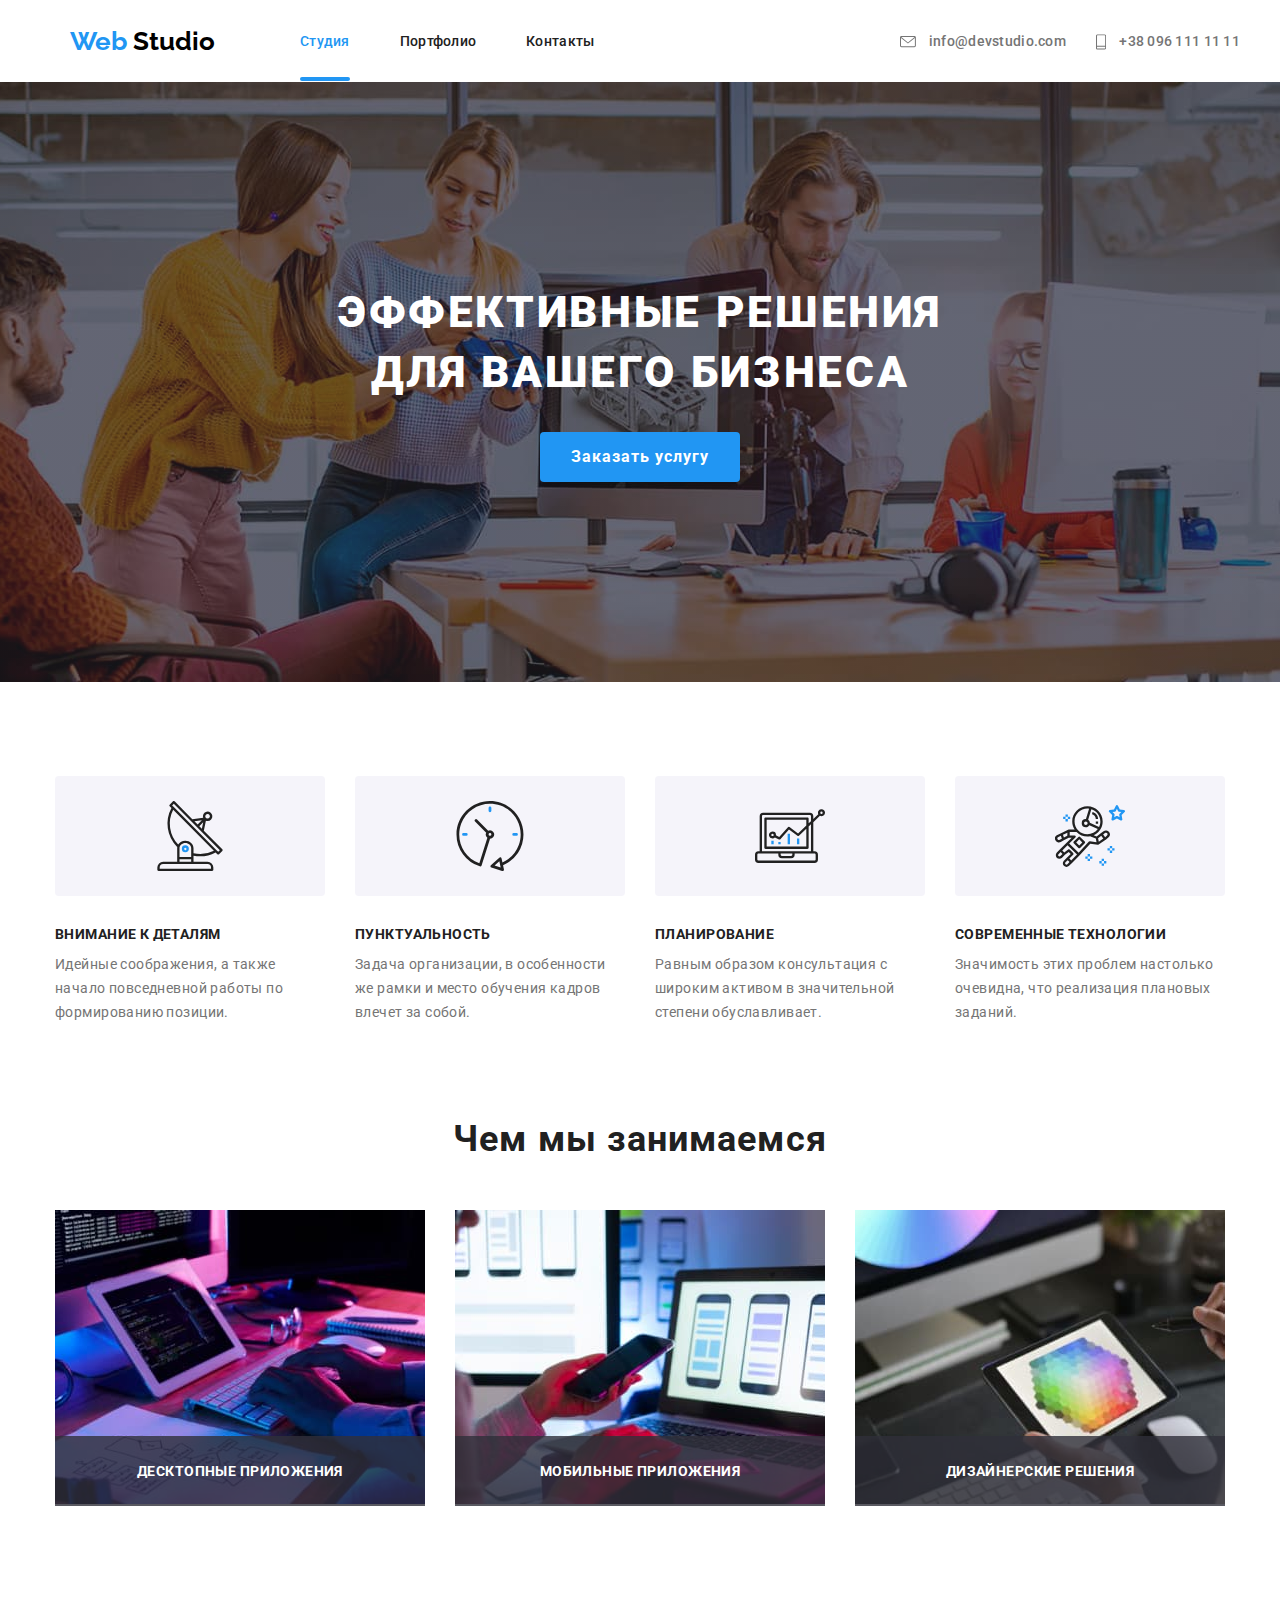
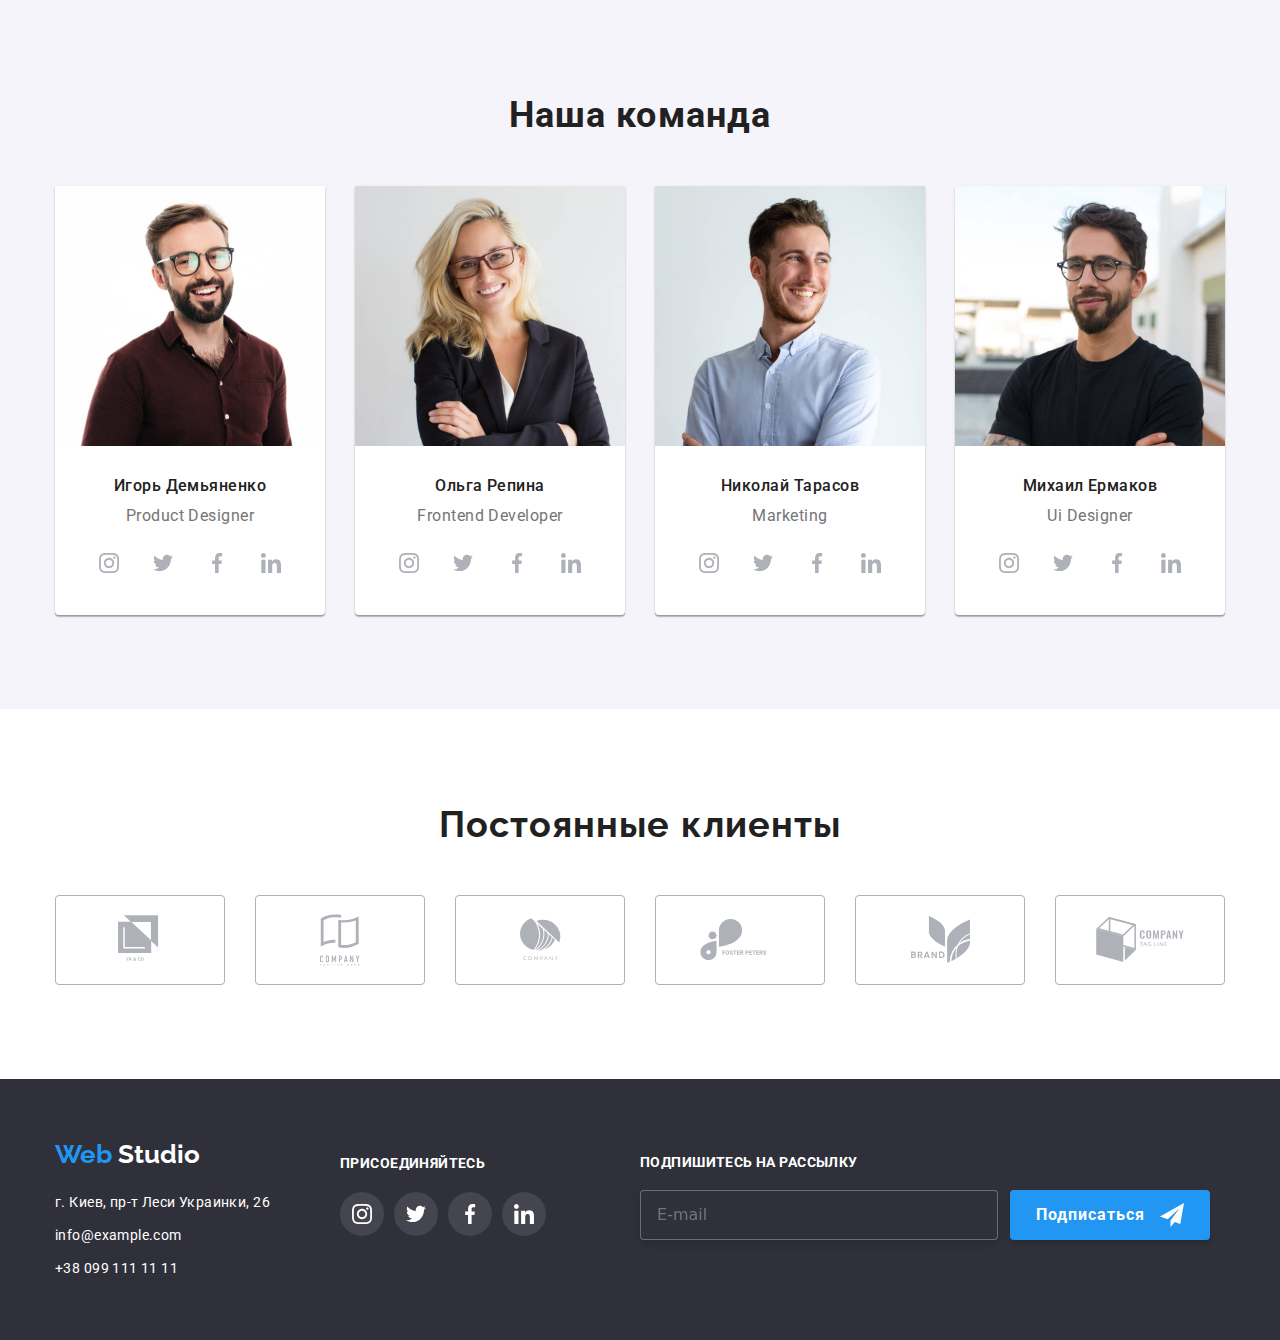
==== index.html @ 9afb84da "Правки футер" ====
<!DOCTYPE html>
<html lang="ru">
	<head>
		<meta charset="UTF-8" />
		<meta name="viewport" content="width=device-width, initial-scale=1.0" />
		<meta http-equiv="X-UA-Compatible" content="ie=edge" />
		<link rel="stylesheet" href="./css/normalize.css" />
		<link rel="stylesheet" href="./css/styles.css" />

		<link
			href="https://fonts.googleapis.com/css2?family=Raleway:wght@700&family=Roboto:wght@400;500;700;900&display=swap"
			rel="stylesheet"
		/>
		<link
			rel="stylesheet"
			href="https://cdnjs.cloudflare.com/ajax/libs/modern-normalize/0.7.0/modern-normalize.min.css"
		/>

		<title>WebStudio</title>
	</head>
	<body>
		<header class="page-header">
			<div class="container">
				<nav class="container main-nav">
					<a class="logo" href="./index.html">
						<p>
							<span>Web</span>
							Studio
						</p>
					</a>

					<ul class="site-nav list">
						<li class="item"><a href="./index.html" class="link current">Студия</a></li>
						<li class="item"><a href="./portfolio.html" class="link">Портфолио</a></li>
						<li class="item"><a href="" class="link">Контакты</a></li>
					</ul>

					<ul class="head-contacts">
						<li class="contacts-item">
							<a href="mailto:info@devstudio.com" class="link-button">
								<svg class="head-contacts-icon" width="16" height="12">
									<use href="./images/symbol-defs.svg#icon-e-mail"></use>
								</svg>
								info@devstudio.com
							</a>
						</li>
						<li class="contacts-item">
							<a href="tel:+380961111111" class="link-button">
								<svg class="head-contacts-icon" width="10" height="16">
									<use href="./images/symbol-defs.svg#icon-smartphone"></use>
								</svg>
								+38 096 111 11 11
							</a>
						</li>
					</ul>
				</nav>
			</div>
		</header>
		<main>
			<section class="site-overlay">
				<h1 class="site-overlay-title">
					Эффективные решения
					<br />
					для вашего бизнеса
				</h1>
				<button class="overlay-button" data-modal-open>Заказать услугу</button>
			</section>
			<section class="feature-section">
				<div class="container">
					<ul class="feature-list list">
						<li class="item icon-antenna">
							<h3 class="feature-list-name">Внимание к деталям</h3>
							<p class="description">
								Идейные соображения, а также начало повседневной работы по формированию позиции.
							</p>
						</li>

						<li class="item icon-clock">
							<h3 class="feature-list-name">Пунктуальность</h3>
							<p class="description">
								Задача организации, в особенности же рамки и место обучения кадров влечет за собой.
							</p>
						</li>

						<li class="item icon-diagram">
							<h3 class="feature-list-name">Планирование</h3>
							<p class="description">
								Равным образом консультация с широким активом в значительной степени обуславливает.
							</p>
						</li>

						<li class="item icon-astronaut">
							<h3 class="feature-list-name">Современные технологии</h3>
							<p class="description">Значимость этих проблем настолько очевидна, что реализация плановых заданий.</p>
						</li>
					</ul>
				</div>
			</section>
			<section class="what-we-do">
				<div class="container">
					<h2 class="section-title">Чем мы занимаемся</h2>
					<ul class="what-we-do-list list">
						<li class="item">
							<div class="what-we-do-card">
								<img class="what-we-do-img" src="./images/what-we-do/laptop.jpg" alt="Ноутбук" width="370" />
								<h3 class="list-title">Десктопные приложения</h3>
							</div>
						</li>
						<li class="item">
							<div class="what-we-do-card">
								<img class="what-we-do-img" src="./images/what-we-do/smartphone.jpg" alt="Смартфон" width="370" />
								<h3 class="list-title">Мобильные приложения</h3>
							</div>
						</li>
						<li class="item">
							<div class="what-we-do-card">
								<img
									class="what-we-do-img"
									src="./images/what-we-do/desctop.jpg"
									alt="Изображение дизайна"
									width="370"
								/>
								<h3 class="list-title">Дизайнерские решения</h3>
							</div>
						</li>
					</ul>
				</div>
			</section>
			<section class="site-our-team">
				<div class="container">
					<h2 class="our-team-title">Наша команда</h2>
					<ul class="our-team-list list">
						<li class="item">
							<img src="./images/our-team/teammate-1.jpg" alt="Игорь Демьяненко" class="teammate-photo" width="270" />
							<h3 class="teammate-name">Игорь Демьяненко</h3>
							<p lang="en" class="teammate-role">Product Designer</p>
							<ul class="social-network-list">
								<li class="social-icon-item">
									<a href="#" class="social-icon-button">
										<svg class="social-icon" width="20" height="20">
											<use href="./images/symbol-defs.svg#icon-instagram-1"></use>
										</svg>
									</a>
								</li>
								<li class="social-icon-item">
									<a href="#" class="social-icon-button">
										<svg class="social-icon" width="20" height="20">
											<use href="./images/symbol-defs.svg#icon-twitter-1"></use>
										</svg>
									</a>
								</li>
								<li class="social-icon-item">
									<a href="#" class="social-icon-button">
										<svg class="social-icon" width="20" height="20">
											<use href="./images/symbol-defs.svg#icon-facebook-1"></use>
										</svg>
									</a>
								</li>
								<li class="social-icon-item">
									<a href="#" class="social-icon-button">
										<svg class="social-icon" width="20" height="20">
											<use href="./images/symbol-defs.svg#icon-linkedin-1"></use>
										</svg>
									</a>
								</li>
							</ul>
						</li>
						<li class="item">
							<img src="./images/our-team/teammate-2.jpg" alt="Ольга Репина" class="teammate-photo" width="270" />
							<h3 class="teammate-name">Ольга Репина</h3>
							<p lang="en" class="teammate-role">Frontend Developer</p>
							<ul class="social-network-list">
								<li class="social-icon-item">
									<a href="#" class="social-icon-button">
										<svg class="social-icon" width="20" height="20">
											<use href="./images/symbol-defs.svg#icon-instagram-1"></use>
										</svg>
									</a>
								</li>
								<li class="social-icon-item">
									<a href="#" class="social-icon-button">
										<svg class="social-icon" width="20" height="20">
											<use href="./images/symbol-defs.svg#icon-twitter-1"></use>
										</svg>
									</a>
								</li>
								<li class="social-icon-item">
									<a href="#" class="social-icon-button">
										<svg class="social-icon" width="20" height="20">
											<use href="./images/symbol-defs.svg#icon-facebook-1"></use>
										</svg>
									</a>
								</li>
								<li class="social-icon-item">
									<a href="#" class="social-icon-button">
										<svg class="social-icon" width="20" height="20">
											<use href="./images/symbol-defs.svg#icon-linkedin-1"></use>
										</svg>
									</a>
								</li>
							</ul>
						</li>
						<li class="item">
							<img src="./images/our-team/teammate-3.jpg" alt="Николай Тарасов" class="teammate-photo" width="270" />
							<h3 class="teammate-name">Николай Тарасов</h3>
							<p lang="en" class="teammate-role">Marketing</p>
							<ul class="social-network-list">
								<li class="social-icon-item">
									<a href="#" class="social-icon-button">
										<svg class="social-icon" width="20" height="20">
											<use href="./images/symbol-defs.svg#icon-instagram-1"></use>
										</svg>
									</a>
								</li>
								<li class="social-icon-item">
									<a href="#" class="social-icon-button">
										<svg class="social-icon" width="20" height="20">
											<use href="./images/symbol-defs.svg#icon-twitter-1"></use>
										</svg>
									</a>
								</li>

								<li class="social-icon-item">
									<a href="#" class="social-icon-button">
										<svg class="social-icon" width="20" height="20">
											<use href="./images/symbol-defs.svg#icon-facebook-1"></use>
										</svg>
									</a>
								</li>
								<li class="social-icon-item">
									<a href="#" class="social-icon-button">
										<svg class="social-icon" width="20" height="20">
											<use href="./images/symbol-defs.svg#icon-linkedin-1"></use>
										</svg>
									</a>
								</li>
							</ul>
						</li>
						<li class="item">
							<img src="./images/our-team/teammate-4.jpg" alt="Михаил Ермаков" class="teammate-photo" width="270" />
							<h3 class="teammate-name">Михаил Ермаков</h3>
							<p lang="en" class="teammate-role">Ui Designer</p>
							<ul class="social-network-list">
								<li class="social-icon-item">
									<a href="#" class="social-icon-button">
										<svg class="social-icon" width="20" height="20">
											<use href="./images/symbol-defs.svg#icon-instagram-1"></use>
										</svg>
									</a>
								</li>

								<li class="social-icon-item">
									<a href="#" class="social-icon-button">
										<svg class="social-icon" width="20" height="20">
											<use href="./images/symbol-defs.svg#icon-twitter-1"></use>
										</svg>
									</a>
								</li>
								<li class="social-icon-item">
									<a href="#" class="social-icon-button">
										<svg class="social-icon" width="20" height="20">
											<use href="./images/symbol-defs.svg#icon-facebook-1"></use>
										</svg>
									</a>
								</li>
								<li class="social-icon-item">
									<a href="#" class="social-icon-button">
										<svg class="social-icon" width="20" height="20">
											<use href="./images/symbol-defs.svg#icon-linkedin-1"></use>
										</svg>
									</a>
								</li>
							</ul>
						</li>
					</ul>
				</div>
			</section>
			<section class="site-our-clients">
				<div class="container">
					<h2 class="our-clients-title">Постоянные клиенты</h2>
					<ul class="our-clients-list list">
						<li class="client-item">
							<a href="#" class="client-button">
								<svg class="client-icon" width="44.27" height="49.23">
									<use href="./images/symbol-defs.svg#icon-logo-1"></use>
								</svg>
							</a>
						</li>
						<li class="client-item">
							<a href="#" class="client-button">
								<svg class="client-icon" width="40" height="52">
									<use href="./images/symbol-defs.svg#icon-logo-2"></use>
								</svg>
							</a>
						</li>
						<li class="client-item">
							<a href="#" class="client-button">
								<svg class="client-icon" width="41" height="42.6">
									<use href="./images/symbol-defs.svg#icon-logo-3"></use>
								</svg>
							</a>
						</li>
						<li class="client-item">
							<a href="#" class="client-button">
								<svg class="client-icon" width="79.66" height="42.02">
									<use href="./images/symbol-defs.svg#icon-logo-4"></use>
								</svg>
							</a>
						</li>
						<li class="client-item">
							<a href="#" class="client-button">
								<svg class="client-icon" width="59" height="47">
									<use href="./images/symbol-defs.svg#icon-logo-5"></use>
								</svg>
							</a>
						</li>
						<li class="client-item">
							<a href="#" class="client-button">
								<svg class="client-icon" width="88.48" height="45.44">
									<use href="./images/symbol-defs.svg#icon-logo-6"></use>
								</svg>
							</a>
						</li>
					</ul>
				</div>
			</section>
			<div class="backdrop is-hidden" data-modal>
				<div class="modal">
					<p>
						Lorem ipsum dolor sit amet consectetur, adipisicing elit. Dignissimos pariatur cupiditate tempora facilis
						aperiam vel praesentium assumenda quis. Quam, earum!
					</p>
					<button data-modal-close>Закрыть</button>
				</div>
			</div>
		</main>
		<footer class="container-footer">
			<div class="container">
				<div class="footer-block-one">
					<a class="logo-2" href="./index.html">
						<p>
							<span>Web</span>
							Studio
						</p>
					</a>
					<address class="footer-contacts">
						<span>г. Киев, пр-т Леси Украинки, 26</span>
						<ul class="contacts-list">
							<li class="item">
								<a href="mailto:info@example.com">info@example.com</a>
							</li>
							<li class="item">
								<a href="tel:+380991111111">+38 099 111 11 11</a>
							</li>
						</ul>
					</address>
				</div>
				<div class="footer-block-two">
					<b class="join-us">Присоединяйтесь</b>
					<ul class="join-us-list">
						<li class="footer-social-icon-item">
							<a href="#" class="footer-social-button">
								<svg class="footer-social-icon" width="20" height="20">
									<use href="./images/symbol-defs.svg#icon-instagram-1"></use>
								</svg>
							</a>
						</li>
						<li class="footer-social-icon-item">
							<a href="#" class="footer-social-button">
								<svg class="footer-social-icon" width="20" height="20">
									<use href="./images/symbol-defs.svg#icon-twitter-1"></use>
								</svg>
							</a>
						</li>
						<li class="footer-social-icon-item">
							<a href="#" class="footer-social-button">
								<svg class="footer-social-icon" width="20" height="20">
									<use href="./images/symbol-defs.svg#icon-facebook-1"></use>
								</svg>
							</a>
						</li>
						<li class="footer-social-icon-item">
							<a href="#" class="footer-social-button">
								<svg class="footer-social-icon" width="20" height="20">
									<use href="./images/symbol-defs.svg#icon-linkedin-1"></use>
								</svg>
							</a>
						</li>
					</ul>
				</div>

				<div class="footer-block-three">
					<form class="footer-submit-form">
						<div class="footer-submit-input">
							<label for="mail" class="footer-header">Подпишитесь на рассылку</label>
							<input type="email" name="email" id="mail" placeholder="E-mail" />
						</div>
						<button type="submit" class="footer-button">
							Подписаться
							<svg class="footer-button-icon" width="24" height="24">
								<use href="./images/symbol-defs.svg#icon-icon-send"></use>
							</svg>
						</button>
					</form>
				</div>
			</div>
		</footer>
		<script src="./js/modal.js"></script>
	</body>
</html>
---- css/styles.css ----
:root {
	--primary-text-color: rgba(0, 0, 0, 0.8);
	--title-text-color: #000000;
	--accent-color: #18a0fb;
	--primary-white-color: #ffffff;
}
body {
	background-color: var(--primary-white-color);
	color: var(--primary-text-color);
	font-family: Roboto, sans-serif;
}

html {
	box-sizing: border-box;
}

*,
*::before,
*::after {
	box-sizing: inherit;
}
a:focus {
	outline: 1px solid #2196f3;
}

.container {
	width: 1200px;
	margin-left: auto;
	margin-right: auto;
	padding-left: 15px;
	padding-right: 15px;
}
h1 {
	margin-block-start: 0em;
	margin-block-end: 0em;
}
h2 {
	margin-block-start: 0em;
	margin-block-end: 0em;
}
h3 {
	margin-block-start: 0em;
	margin-block-end: 0em;
}
li {
	list-style: none;
}
ul {
	padding-inline-start: 0px;
	margin-block-start: 0em;
	margin-block-end: 0em;
}
p {
	margin-block-start: 0em;
	margin-block-end: 0em;
}

.page-header {
	margin-left: auto;
	margin-right: auto;
}
.page-header .main-nav {
	display: flex;

	align-items: center;
}
.logo {
	font-family: raleway, sans-serif;
	font-weight: 700;
	font-size: 26px;
	line-height: 31px;
	text-decoration: none;
}

.logo span {
	color: #2196f3;
}
.logo p {
	color: #000;
}
.logo span:visited {
	color: #212121;
}
.logo p:visited {
	color: #000;
}
.site-nav {
	display: flex;
	margin-left: 85px;
}
.site-nav .site-nav-list {
	display: flex;
	justify-content: flex-start;
}

.site-nav .item:not(:last-child) {
	margin-right: 50px;
}

.site-nav .link {
	display: block;
	padding-top: 32px;
	padding-bottom: 32px;

	font-family: roboto, sans-serif;
	font-weight: 500;
	font-size: 14px;
	line-height: 16px;
	letter-spacing: 0.02em;
	text-decoration: none;

	color: #212121;

	transition: color 250ms cubic-bezier(0.4, 0, 0.2, 1);
}
.site-nav .link.current {
	position: relative;
	color: #2196f3;
}
.site-nav .link.current::after {
	position: absolute;
	content: "";
	display: block;
	width: 100%;
	height: 4px;
	border-radius: 2px;
	background-color: #2196f3;
	bottom: 0;
}
.site-nav a:hover {
	color: #2196f3;
}
.site-nav a:focus {
	color: #2196f3;
}

.head-contacts {
	display: inline-flex;

	padding-top: 32px;
	padding-bottom: 32px;
	margin-left: auto;
}

.head-contacts-icon {
	display: inline-flex;
	vertical-align: middle;

	margin-right: 10px;

	fill: #757575;
}

.head-contacts .contacts-item + .contacts-item {
	margin-left: 30px;
}
.head-contacts a {
	font-family: roboto, sans-serif;
	font-weight: 500;
	font-size: 14px;
	line-height: 16px;
	letter-spacing: 0.02em;
	color: #757575;
	text-decoration: none;
	transition: color 250ms cubic-bezier(0.4, 0, 0.2, 1);
}
.head-contacts a:visited {
	color: #757575;
}
.head-contacts a:focus {
	color: #2196f3;
}

.head-contacts a:hover {
	color: #2196f3;
}
.link-button:hover .head-contacts-icon {
	fill: #2196f3;
}
.link-button:focus .head-contacts-icon {
	fill: #2196f3;
}

.site-overlay {
	max-width: 1600px;
	height: 600px;
	margin-left: auto;
	margin-right: auto;
	padding-top: 200px;
	padding-bottom: 200px;

	text-align: center;

	background: rgba(47, 48, 58, 0.8);
	background-image: linear-gradient(to right, rgba(47, 48, 58, 0.4), rgba(47, 48, 58, 0.4)),
		url("../images/overlay/overlay-bg.jpg");
	background-repeat: no-repeat;
	background-size: cover;
	background-position: center;
}
.site-overlay .site-overlay-title {
	line-height: 60px;

	text-align: center;
	font-family: roboto, sans-serif;
	font-style: normal;
	font-weight: 900;
	font-size: 44px;
	letter-spacing: 0.06em;
	text-transform: uppercase;

	color: #ffffff;
}
.overlay-button {
	display: inline-block;
	text-decoration: none;
	border-style: none;
	width: 200px;
	height: 50px;
	margin-top: 30px;

	font-family: roboto, sans-serif;
	font-style: normal;
	font-weight: bold;
	font-size: 16px;

	letter-spacing: 0.06em;
	color: #ffffff;

	background: #2196f3;
	box-shadow: 0px 4px 4px rgba(0, 0, 0, 0.15);
	border-radius: 4px;
	transition: color 250ms cubic-bezier(0.4, 0, 0.2, 1);
}

.overlay-button:hover,
.overlay-button:focus {
	outline: 1px solid #2196f3;
	color: #212121;
}
.feature-section {
	padding-top: 94px;
}
.feature-list {
	display: flex;
	flex-wrap: wrap;
}
.feature-list .item::before {
	display: block;
	content: " ";
	height: 120px;
	margin-bottom: 30px;

	background: #f5f4fa;
	border-radius: 4px;
	background-position: center;
	background-size: auto;
	background-repeat: no-repeat;
}
.feature-list .icon-antenna::before {
	background-image: url("../images/icons/antenna.svg");
}
.feature-list .icon-clock::before {
	background-image: url("../images/icons/clock.svg");
}
.feature-list .icon-diagram::before {
	background-image: url("../images/icons/diagram.svg");
}
.feature-list .icon-astronaut::before {
	background-image: url("../images/icons/astronaut.svg");
}
.feature-list-name {
	width: 270px;
	height: 16px;

	font-family: Roboto;
	font-style: normal;
	font-weight: bold;
	font-size: 14px;
	line-height: 16px;
	letter-spacing: 0.03em;
	text-transform: uppercase;

	color: #212121;
}
.feature-list .feature-img {
	margin-bottom: 30px;
}
.feature-list .item {
	width: 270px;
}
.feature-list .item:not(:last-child) {
	margin-right: 30px;
}
.feature-list .description {
	margin-top: 10px;

	margin-bottom: 0px;
	font-family: roboto, sans-serif;
	font-style: normal;
	font-weight: normal;
	font-size: 14px;
	line-height: 24px;

	letter-spacing: 0.03em;

	color: #757575;
}
.feature-list img {
	width: 270px;
	height: 120px;

	background: #f5f4fa;
	border-radius: 4px;
}
.portfolio-overlay {
	display: flex;
	flex-wrap: wrap;
	justify-content: center;
	padding-top: 63px;
	padding-bottom: 50px;
}
.portfolio-overlay .item:not(:last-child) {
	margin-right: 8px;
}
.portfolio-overlay .btn {
	display: inline-block;

	padding: 6px 22px;
	border-radius: 4px;

	background: #f5f4fa;

	text-decoration: none;
	font-family: Roboto;
	font-style: normal;
	font-weight: 500;
	font-size: 16px;
	line-height: 26px;

	text-align: center;
	letter-spacing: 0.03em;
	color: #212121;
	transition: color 250ms cubic-bezier(0.4, 0, 0.2, 1), background-color 250ms cubic-bezier(0.4, 0, 0.2, 1);
}

.portfolio-overlay .btn:hover {
	text-decoration: none;
	background: #2196f3;

	box-shadow: 0px 3px 1px rgba(0, 0, 0, 0.1), 0px 1px 2px rgba(0, 0, 0, 0.08), 0px 2px 2px rgba(0, 0, 0, 0.12);
	color: #ffffff;
}
.portfolio-overlay .btn:focus {
	text-decoration: none;
	background: #2196f3;

	box-shadow: 0px 3px 1px rgba(0, 0, 0, 0.1), 0px 1px 2px rgba(0, 0, 0, 0.08), 0px 2px 2px rgba(0, 0, 0, 0.12);
	color: #ffffff;
}

.site-features h3 {
	font-family: roboto, sans-serif;

	font-weight: bold;
	font-size: 14px;
	line-height: 16px;
	letter-spacing: 0.03em;
	text-transform: uppercase;

	color: #212121;
}
.site-features p {
	font-family: roboto, sans-serif;

	font-size: 14px;
	line-height: 24px;

	letter-spacing: 0.03em;

	color: #757575;
}
.what-we-do {
	padding-top: 94px;
	padding-bottom: 94px;
}
.what-we-do-list {
	display: flex;
	flex-wrap: wrap;
}
.what-we-do-list .item {
	width: 370px;
}
.what-we-do-list .item:not(:last-child) {
	margin-right: 30px;
}
.what-we-do .section-title {
	font-family: roboto, sans-serif;
	margin-top: 0px;
	margin-bottom: 0px;
	margin-bottom: 50px;
	font-weight: bold;
	font-size: 36px;
	line-height: 42px;
	text-align: center;
	letter-spacing: 0.03em;

	color: #212121;
}
.what-we-do .what-we-do-img {
	margin-bottom: -3px;
}
.list-title {
	position: absolute;
	width: 370px;

	bottom: 0;
	left: 50%;
	transform: translatex(-50%);
	padding-top: 27px;
	padding-bottom: 27px;
	background: rgba(47, 48, 58, 0.8);

	font-family: roboto, sans-serif;
	margin-block-start: 0px;
	margin-block-end: 0px;
	font-style: normal;
	font-weight: bold;
	font-size: 14px;

	text-align: center;
	letter-spacing: 0.03em;
	text-transform: uppercase;
	color: #ffffff;
}
.what-we-do-card {
	position: relative;
}
.site-our-team {
	margin-left: auto;
	margin-right: auto;

	padding-top: 94px;
	padding-bottom: 94px;
	background: #f5f4fa;
}
.site-our-team .our-team-title {
	font-family: roboto, sans-serif;
	margin-bottom: 50px;

	font-style: normal;
	font-weight: bold;
	font-size: 36px;
	line-height: 42px;
	text-align: center;
	letter-spacing: 0.03em;

	color: #212121;
}
.our-team-list {
	display: flex;
	flex-wrap: wrap;
}
.our-team-list .item {
	width: 270px;
	background: #ffffff;

	box-shadow: 0px 1px 3px rgba(0, 0, 0, 0.12), 0px 1px 1px rgba(0, 0, 0, 0.14), 0px 2px 1px rgba(0, 0, 0, 0.2);
	border-radius: 0px 0px 4px 4px;
}
.our-team-list .item:not(:last-child) {
	margin-right: 30px;
}
.teammate-photo {
	margin-bottom: -3px;
}
.site-our-team .teammate-name {
	margin-top: 30px;
	margin-bottom: 10px;
	font-family: roboto, sans-serif;
	font-style: normal;
	font-weight: 500;
	font-size: 16px;

	text-align: center;
	letter-spacing: 0.03em;

	color: #212121;
}
.site-our-team .teammate-role {
	font-family: roboto, sans-serif;
	margin-bottom: 16px;
	font-style: normal;
	font-weight: normal;
	font-size: 16px;
	line-height: 19px;

	text-align: center;
	letter-spacing: 0.03em;

	color: #757575;
}
.social-network-list {
	display: flex;
	justify-content: center;
	margin-bottom: 30px;
}
.social-icon-item:not(:last-child) {
	margin-right: 10px;
}
.social-icon-button {
	display: inline-flex;
	justify-content: center;
	align-items: center;
	width: 44px;
	height: 44px;
	background: #fff;
	fill: #afb1b8;
	border-radius: 50%;
	transition: background-color 250ms cubic-bezier(0.4, 0, 0.2, 1);
}

.social-icon {
	transition: fill 250ms cubic-bezier(0.4, 0, 0.2, 1);
}

.social-icon-button:hover {
	background: #2196f3;
}
.social-icon-button:focus {
	background: #2196f3;
}

.social-icon-button:hover .social-icon {
	fill: #fff;
}
.social-icon-button:focus .social-icon {
	fill: #fff;
}
.site-our-clients {
	padding-top: 94px;
	padding-bottom: 94px;
}
.our-clients-list {
	display: flex;
	justify-content: center;
}
.client-button {
	box-sizing: border-box;
	border: 1px solid;
	border-radius: 4px;
	border-color: #afb1b8;
	transition: border-color 250ms cubic-bezier(0.4, 0, 0.2, 1), fill 250ms cubic-bezier(0.4, 0, 0.2, 1);
}
.client-item:not(:last-child) {
	margin-right: 30px;
}
.client-item :focus {
	border-color: #2196f3;
}
.client-item :hover {
	border-color: #2196f3;
}
.client-button:hover {
	fill: #2196f3;
}
.client-button:focus {
	fill: #2196f3;
}
.client-button {
	display: inline-flex;
	justify-content: center;
	align-items: center;
	fill: #afb1b8;
	width: 170px;
	height: 90px;
}

.site-our-clients .our-clients-title {
	font-family: raleway, sans-serif;
	margin-bottom: 50px;
	font-style: normal;
	font-weight: bold;
	font-size: 36px;
	line-height: 42px;
	text-align: center;
	letter-spacing: 0.03em;

	color: #212121;
}

.container-footer {
	background: #2f303a;
}
.container-footer .container {
	display: flex;

	padding-bottom: 60px;
}
.footer-block-one {
	margin-right: 70px;
	margin-top: 60px;
}
.footer-block-two {
	margin-right: 94px;
	margin-top: 75px;
}
.footer-block-three {
	margin-top: 75px;
}
.footer-header {
	width: 219px;
	height: 16px;
	margin-bottom: 20px;
	font-family: Roboto;
	font-style: normal;
	font-weight: bold;
	font-size: 14px;
	line-height: 16px;
	letter-spacing: 0.03em;
	text-transform: uppercase;

	color: #ffffff;
}
.footer-submit-form {
	display: flex;
}
.footer-submit-input {
	display: flex;
	flex-direction: column;
}
.footer-submit-input input {
	width: 358px;
	height: 50px;
	padding: 16px;

	border: 1px solid rgba(255, 255, 255, 0.3);
	box-sizing: border-box;
	filter: drop-shadow(0px 4px 4px rgba(0, 0, 0, 0.15));
	border-radius: 4px;
	background: #2f303a;
}

.footer-button {
	display: inline-block;
	text-align: center;

	border-style: none;
	width: 200px;
	height: 50px;
	margin-top: 36px;
	margin-left: 12px;

	font-family: Roboto;
	text-decoration: none;
	font-style: normal;
	font-weight: bold;
	font-size: 16px;
	line-height: 30px;

	letter-spacing: 0.06em;

	color: #ffffff;

	background: #2196f3;
	box-shadow: 0px 4px 4px rgba(0, 0, 0, 0.15);
	border-radius: 4px;
	transition: color 250ms cubic-bezier(0.4, 0, 0.2, 1);
}
.footer-button:hover,
.footer-button:focus {
	outline: 1px solid #2196f3;
}

.footer-button-icon {
	display: inline-flex;
	vertical-align: middle;

	margin-left: 10px;

	fill: #757575;
}
.container-footer .logo-2 {
	display: flex;
	font-family: raleway, sans-serif;
	font-weight: 700;
	font-size: 26px;
	line-height: 31px;
	text-decoration: none;
}
.logo-2 span {
	color: #2196f3;
}
.logo-2 p {
	color: #ffffff;
}
.logo-2 span:visited {
	color: #212121;
}
.logo-2 p:visited {
	color: #000;
}
.footer-contacts {
	margin-top: 20px;
}

.footer-contacts span {
	font-family: roboto, sans-serif;
	font-size: 14px;
	line-height: 24px;
	letter-spacing: 0.03em;
	color: #ffffff;
	text-decoration: none;
	font-style: normal;
}
.contacts-list .item {
	margin-top: 9px;
}
.footer-contacts a {
	font-family: roboto, sans-serif;
	font-size: 14px;
	line-height: 24px;
	letter-spacing: 0.03em;
	text-decoration: none;
	font-style: normal;
	color: rgba(255, 255, 255, 0.6);

	color: #ffffff;
}
.join-us {
	font-family: roboto, sans-serif;
	font-style: normal;
	font-weight: bold;
	font-size: 14px;
	line-height: 16px;
	letter-spacing: 0.03em;
	text-transform: uppercase;

	color: #ffffff;
}
.join-us-list {
	display: flex;

	margin-top: 20px;
}
.join-us-list {
	display: flex;
	justify-content: center;
	margin-bottom: 30px;
}
.footer-social-icon-item:not(:last-child) {
	margin-right: 10px;
}
.footer-social-button {
	display: inline-flex;
	justify-content: center;
	align-items: center;
	width: 44px;
	height: 44px;
	background: rgba(255, 255, 255, 0.1);
	transition: background-color 250ms cubic-bezier(0.4, 0, 0.2, 1);
	fill: #fff;
	border-radius: 50%;
}
.footer-social-button:hover {
	background: #2196f3;
}
.footer-social-button:focus {
	background: #2196f3;
}

.footer-social-button:hover .footer-social-icon {
	fill: #fff;
}
.footer-social-button:focus .footer-social-icon {
	fill: #fff;
}
.portfolio-products {
	display: flex;
	flex-wrap: wrap;
	padding-bottom: 94px;
}
.portfolio-product-section-1 {
	border: 1px solid #eeeeee;
}
.portfolio-products .products-btn {
	display: inline-block;
	text-decoration: none;
}
.portfolio-product-pic {
	display: block;
}
.portfolio-product-section-1 {
	padding-left: 24px;
	padding-top: 20px;
	padding-bottom: 20px;
}

.portfolio-products .item {
	background: #ffffff;

	width: 370px;
}
.portfolio-products .item:not(:nth-last-child(-n + 3)) {
	margin-bottom: 30px;
}
.portfolio-products .item:not(:nth-child(3n)) {
	margin-right: 30px;
}

.portfolio-products .portfolio-product-title {
	width: 322px;
	margin-top: 0px;
	font-family: roboto, sans-serif;

	font-weight: bold;
	font-size: 18px;
	line-height: 36px;

	letter-spacing: 0.06em;

	color: #212121;
}
.portfolio-products .portfolio-product-sort {
	height: 30px;
	margin-top: 0px;
	font-family: roboto, sans-serif;
	font-size: 16px;
	line-height: 30px;
	font-style: normal;
	font-weight: normal;
	letter-spacing: 0.03em;

	color: #757575;
}

.portfolio-product-discription {
	position: absolute;

	top: 50%;
	left: 50%;

	transform: translate(-50%, 100%);

	width: 322px;
	height: 168px;
	margin-top: 0px;
	margin-bottom: 0px;
	font-family: Roboto;
	font-style: normal;
	font-weight: normal;
	font-size: 18px;
	line-height: 28px;

	letter-spacing: 0.03em;

	color: #ffffff;
	transition: transform 250ms cubic-bezier(0.4, 0, 0.2, 1);
}
.products-btn {
	transition: box-shadow 250ms cubic-bezier(0.4, 0, 0.2, 1);
}
.products-btn:hover {
	opacity: 1;
	box-shadow: 0px 1px 1px rgba(0, 0, 0, 0.12), 0px 4px 4px rgba(0, 0, 0, 0.06), 1px 4px 6px rgba(0, 0, 0, 0.16);
}
.products-btn:hover,
.products-btn:focus .portfolio-product-discription {
	position: absolute;
	transform: translate(-50%, -50%);
	opacity: 1;
}

.portfolio-thumb {
	position: relative;
	overflow: hidden;
}
.portfolio-thumb::before {
	display: inline-block;
	position: absolute;
	content: "";
	width: 100%;
	height: 100%;
	background: rgba(33, 150, 243, 0.9);

	transform: translatey(100%);
	transition: transform 250ms cubic-bezier(0.4, 0, 0.2, 1);
}

.products-btn:hover,
.products-btn:focus .portfolio-thumb::before {
	transform: translatey(0%);
	opacity: 1;
	transition: transform 250ms cubic-bezier(0.4, 0, 0.2, 1);
}
.backdrop.is-hidden {
	opacity: 0;
	pointer-events: none;
}
.backdrop {
	position: fixed;
	top: 0;
	left: 0;
	width: 100%;
	height: 100%;
	opacity: 1;
	transition: opacity 250ms cubic-bezier(0.4, 0, 0.2, 1);

	background: rgba(0, 0, 0, 0.2);
}
.modal {
	position: absolute;
	top: 50%;
	left: 50%;
	transform: translate(-50%, -50%);

	min-width: 528px;
	min-height: 581px;
	padding: 15px;

	background-color: #fff;
	position: absolute;
}
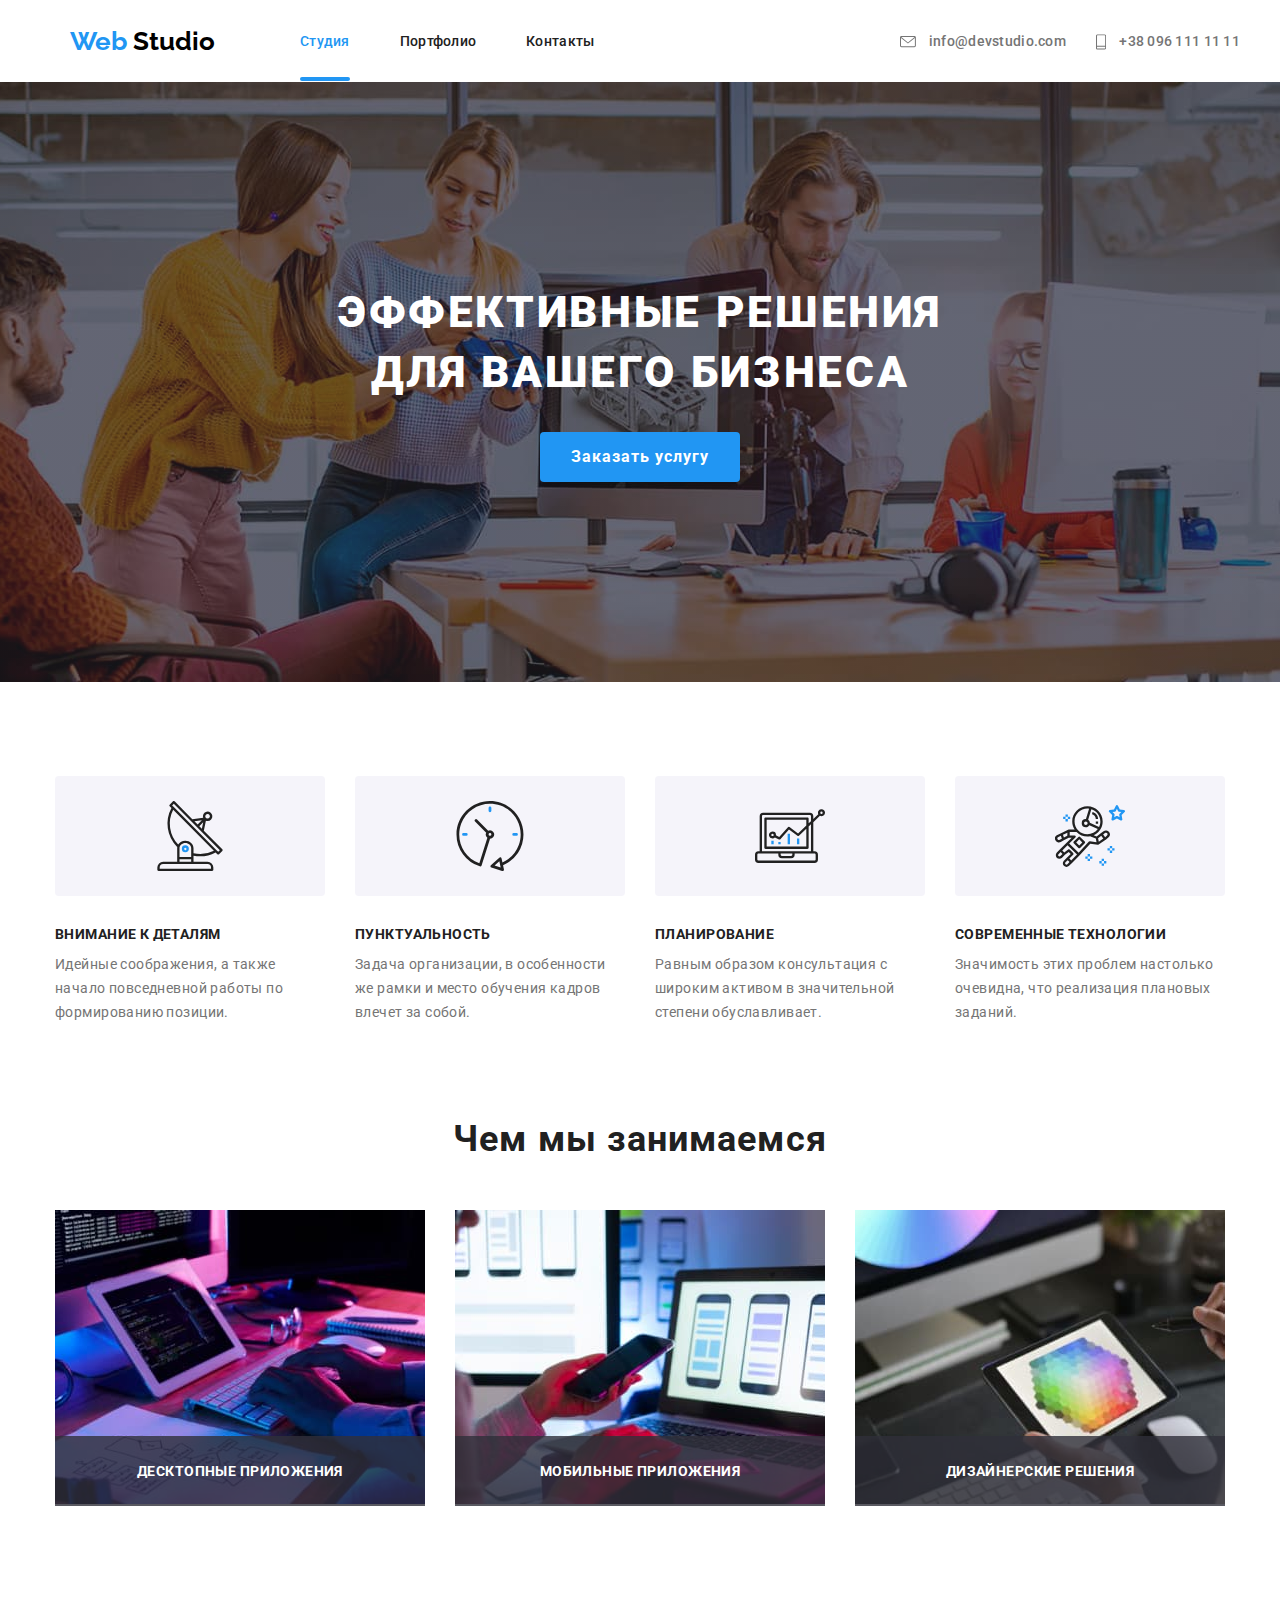
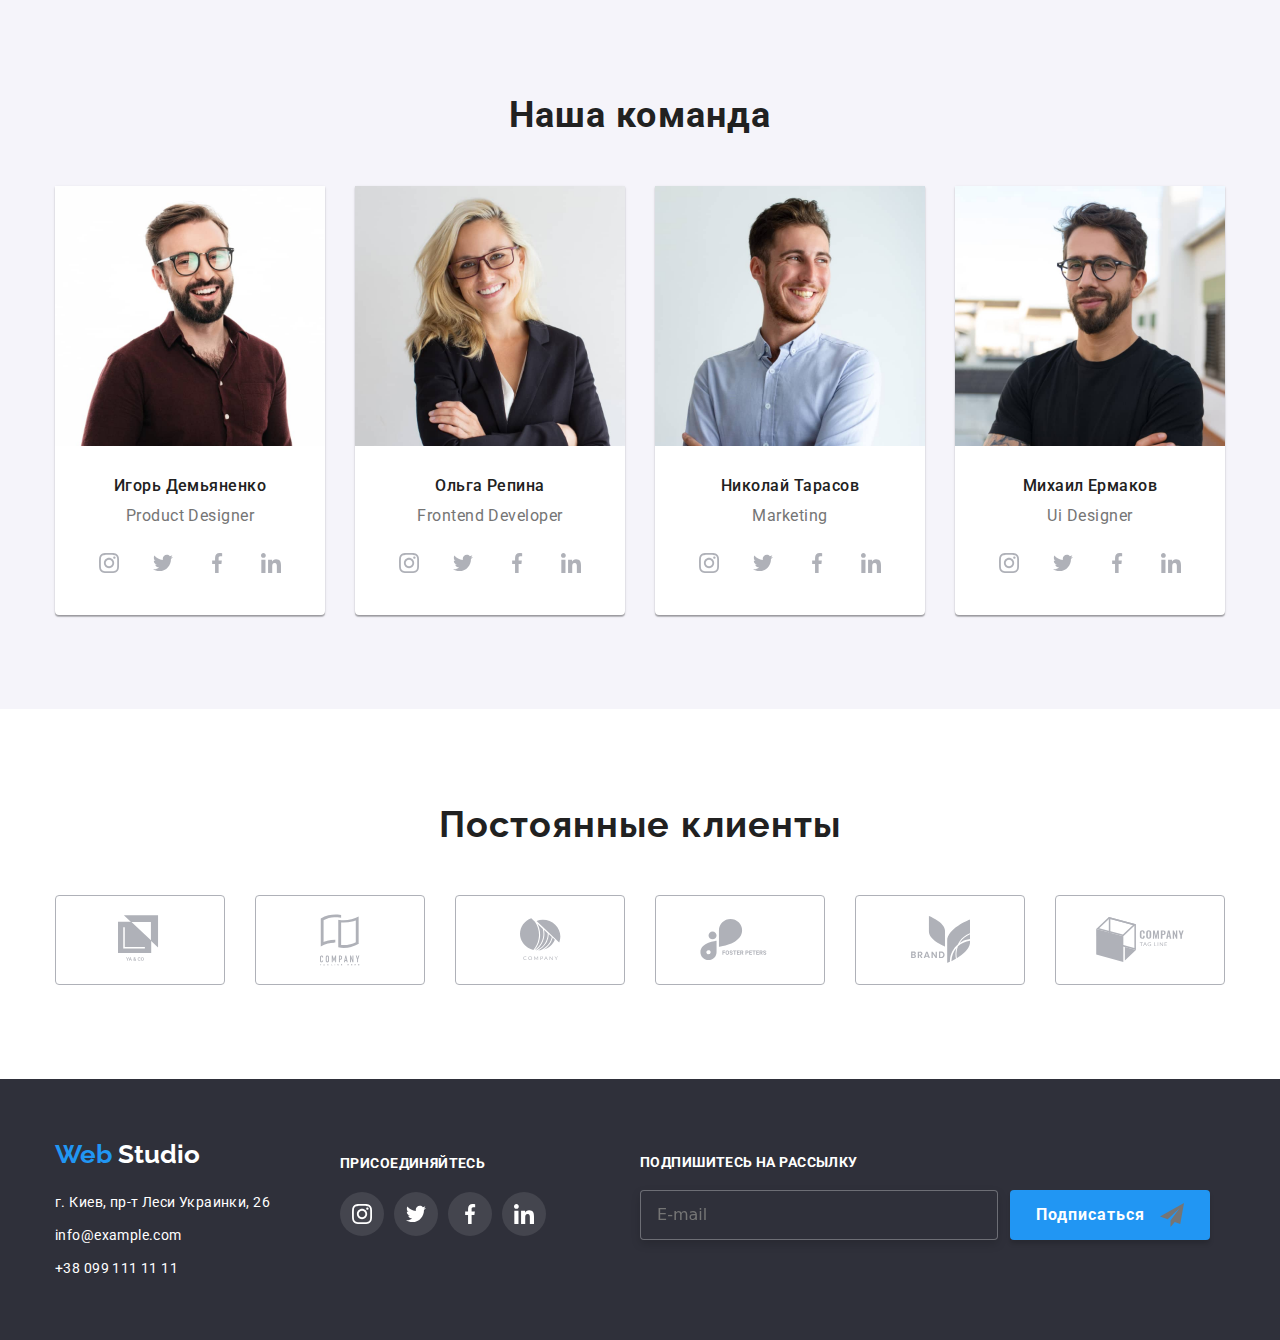
==== commit 77418fdb: "Модалка" ====
--- a/index.html
+++ b/index.html
@@ -326,11 +326,49 @@
 			</section>
 			<div class="backdrop is-hidden" data-modal>
 				<div class="modal">
-					<p>
-						Lorem ipsum dolor sit amet consectetur, adipisicing elit. Dignissimos pariatur cupiditate tempora facilis
-						aperiam vel praesentium assumenda quis. Quam, earum!
-					</p>
 					<button data-modal-close>Закрыть</button>
+					<h2 class="modal-header">Оставьте свои данные, мы вам перезвоним</h2>
+					<form class="modal-form">
+						<div class="modal-form-field">
+							<label for="name" class="modal-form-label">Имя</label>
+							<input type="text" name="name" id="name" class="modal-form-input" />
+							<svg class="modal-icon" width="18" height="18">
+								<use href="./images/symbol-defs.svg#icon-person-modal"></use>
+							</svg>
+						</div>
+
+						<div class="modal-form-field">
+							<label for="tel">Телефон</label>
+							<input type="tel" name="tel" id="tel" />
+							<svg class="modal-icon" width="18" height="18">
+								<use href="./images/symbol-defs.svg#icon-phone-modal"></use>
+							</svg>
+						</div>
+
+						<div class="modal-form-field">
+							<label for="mail">Почта</label>
+							<input type="email" name="mail" id="mail" />
+							<svg class="modal-icon" width="18" height="18">
+								<use href="./images/symbol-defs.svg#icon-email-modal"></use>
+							</svg>
+						</div>
+
+						<div class="modal-form-field">
+							<label for="comment">Комментарий</label>
+							<textarea name="comment" id="comment" rows="10" placeholder="Введите текст"></textarea>
+						</div>
+
+						<input
+							type="checkbox"
+							name="licensing-agreement"
+							value="licensing-agreement"
+							id="licensing-agreement"
+							class="licensing-agreement-class"
+						/>
+						<label for="licensing-agreement">Соглашаюсь с рассылкой и принимаю Условия договора</label>
+
+						<button type="submit" class="modal-button">Отправить</button>
+					</form>
 				</div>
 			</div>
 		</main>
--- a/css/styles.css
+++ b/css/styles.css
@@ -20,6 +20,12 @@
 	box-sizing: inherit;
 }
 a:focus {
+	outline: 1px solid #2196f3;
+}
+input:focus {
+	outline: 1px solid #2196f3;
+}
+textarea:focus {
 	outline: 1px solid #2196f3;
 }
 
@@ -588,7 +594,141 @@
 
 	color: #212121;
 }
-
+.modal {
+	position: absolute;
+	top: 50%;
+	left: 50%;
+	transform: translate(-50%, -50%);
+
+	min-width: 528px;
+	min-height: 581px;
+
+	background-color: #fff;
+}
+.modal-form {
+	padding-top: 12px;
+	padding-left: 40px;
+	padding-right: 40px;
+	padding-bottom: 40px;
+}
+.modal-header {
+	width: 448px;
+	height: 23px;
+	margin-right: auto;
+	margin-left: auto;
+
+	font-family: Roboto;
+	font-style: normal;
+	font-weight: bold;
+	font-size: 20px;
+	line-height: 23px;
+	text-align: center;
+	letter-spacing: 0.03em;
+
+	color: #212121;
+}
+.modal-form-field {
+	display: flex;
+
+	flex-direction: column;
+	position: relative;
+}
+
+.modal-form-field input,
+textarea {
+	padding-left: 42px;
+	display: flex;
+	margin: 0;
+	min-width: 448px;
+	min-height: 40px;
+	box-sizing: border-box;
+	transition: border 250ms cubic-bezier(0.4, 0, 0.2, 1);
+	border: 1px solid rgba(33, 33, 33, 0.2);
+
+	border-radius: 4px;
+}
+.modal-form-field:hover input {
+	border: 1px solid #2196f3;
+	box-sizing: border-box;
+	border-radius: 4px;
+}
+.modal-form-field:hover textarea {
+	border: 1px solid #2196f3;
+	box-sizing: border-box;
+	border-radius: 4px;
+}
+.modal-form-field label {
+	margin-bottom: 4px;
+
+	font-family: Roboto;
+	font-style: normal;
+	font-weight: normal;
+	font-size: 12px;
+	line-height: 14px;
+
+	letter-spacing: 0.01em;
+
+	color: #757575;
+}
+.modal-icon {
+	margin-left: 12px;
+
+	fill: #212121;
+	transition: fill 250ms cubic-bezier(0.4, 0, 0.2, 1);
+}
+.modal-form-field:hover .modal-icon {
+	fill: #2196f3;
+}
+.modal-form-field:not(:first-child) {
+	margin-top: 10px;
+}
+.modal-form-input {
+	display: inline-block;
+	position: relative;
+	left: 0;
+}
+.licensing-agreement-class {
+	margin-top: 20px;
+	margin-bottom: 30px;
+}
+.modal-form .modal-icon {
+	position: absolute;
+	display: inline-block;
+
+	top: 50%;
+	left: 0;
+}
+.modal-button {
+	display: flex;
+	flex-wrap: wrap;
+	justify-content: center;
+	align-content: center;
+	margin-left: auto;
+	margin-right: auto;
+	width: 200px;
+	height: 50px;
+
+	font-family: roboto, sans-serif;
+	font-style: normal;
+	font-weight: bold;
+	font-size: 16px;
+	text-decoration: none;
+
+	border-style: none;
+	letter-spacing: 0.06em;
+	color: #ffffff;
+
+	background: #2196f3;
+	box-shadow: 0px 4px 4px rgba(0, 0, 0, 0.15);
+	border-radius: 4px;
+	transition: color 250ms cubic-bezier(0.4, 0, 0.2, 1);
+}
+
+.modal-button:hover,
+.modal-button:focus {
+	outline: 1px solid #2196f3;
+	color: #212121;
+}
 .container-footer {
 	background: #2f303a;
 }
@@ -864,7 +1004,12 @@
 	opacity: 1;
 	box-shadow: 0px 1px 1px rgba(0, 0, 0, 0.12), 0px 4px 4px rgba(0, 0, 0, 0.06), 1px 4px 6px rgba(0, 0, 0, 0.16);
 }
-.products-btn:hover,
+.products-btn:hover .portfolio-product-discription {
+	position: absolute;
+	transform: translate(-50%, -50%);
+	opacity: 1;
+}
+
 .products-btn:focus .portfolio-product-discription {
 	position: absolute;
 	transform: translate(-50%, -50%);
@@ -886,8 +1031,12 @@
 	transform: translatey(100%);
 	transition: transform 250ms cubic-bezier(0.4, 0, 0.2, 1);
 }
-
-.products-btn:hover,
+.products-btn:hover .portfolio-thumb::before {
+	transform: translatey(0%);
+	opacity: 1;
+	transition: transform 250ms cubic-bezier(0.4, 0, 0.2, 1);
+}
+
 .products-btn:focus .portfolio-thumb::before {
 	transform: translatey(0%);
 	opacity: 1;
@@ -908,16 +1057,3 @@
 
 	background: rgba(0, 0, 0, 0.2);
 }
-.modal {
-	position: absolute;
-	top: 50%;
-	left: 50%;
-	transform: translate(-50%, -50%);
-
-	min-width: 528px;
-	min-height: 581px;
-	padding: 15px;
-
-	background-color: #fff;
-	position: absolute;
-}
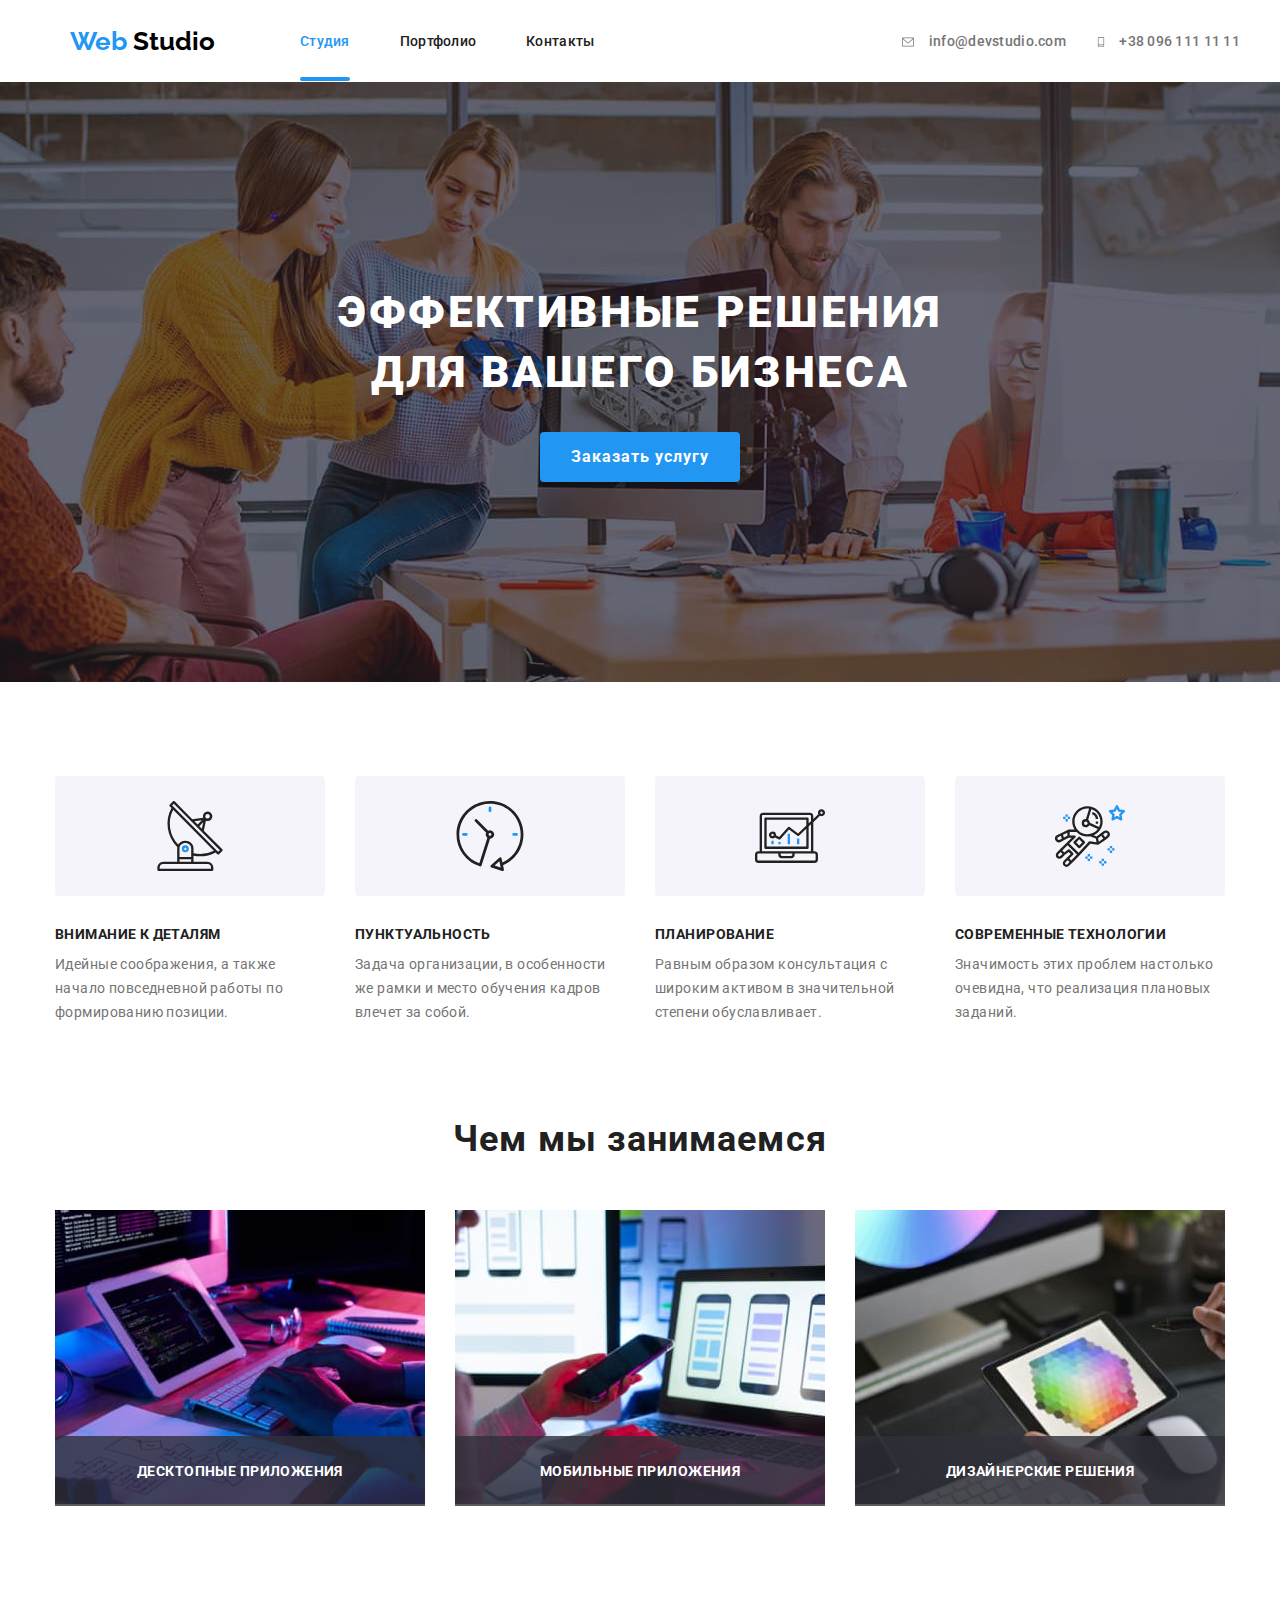
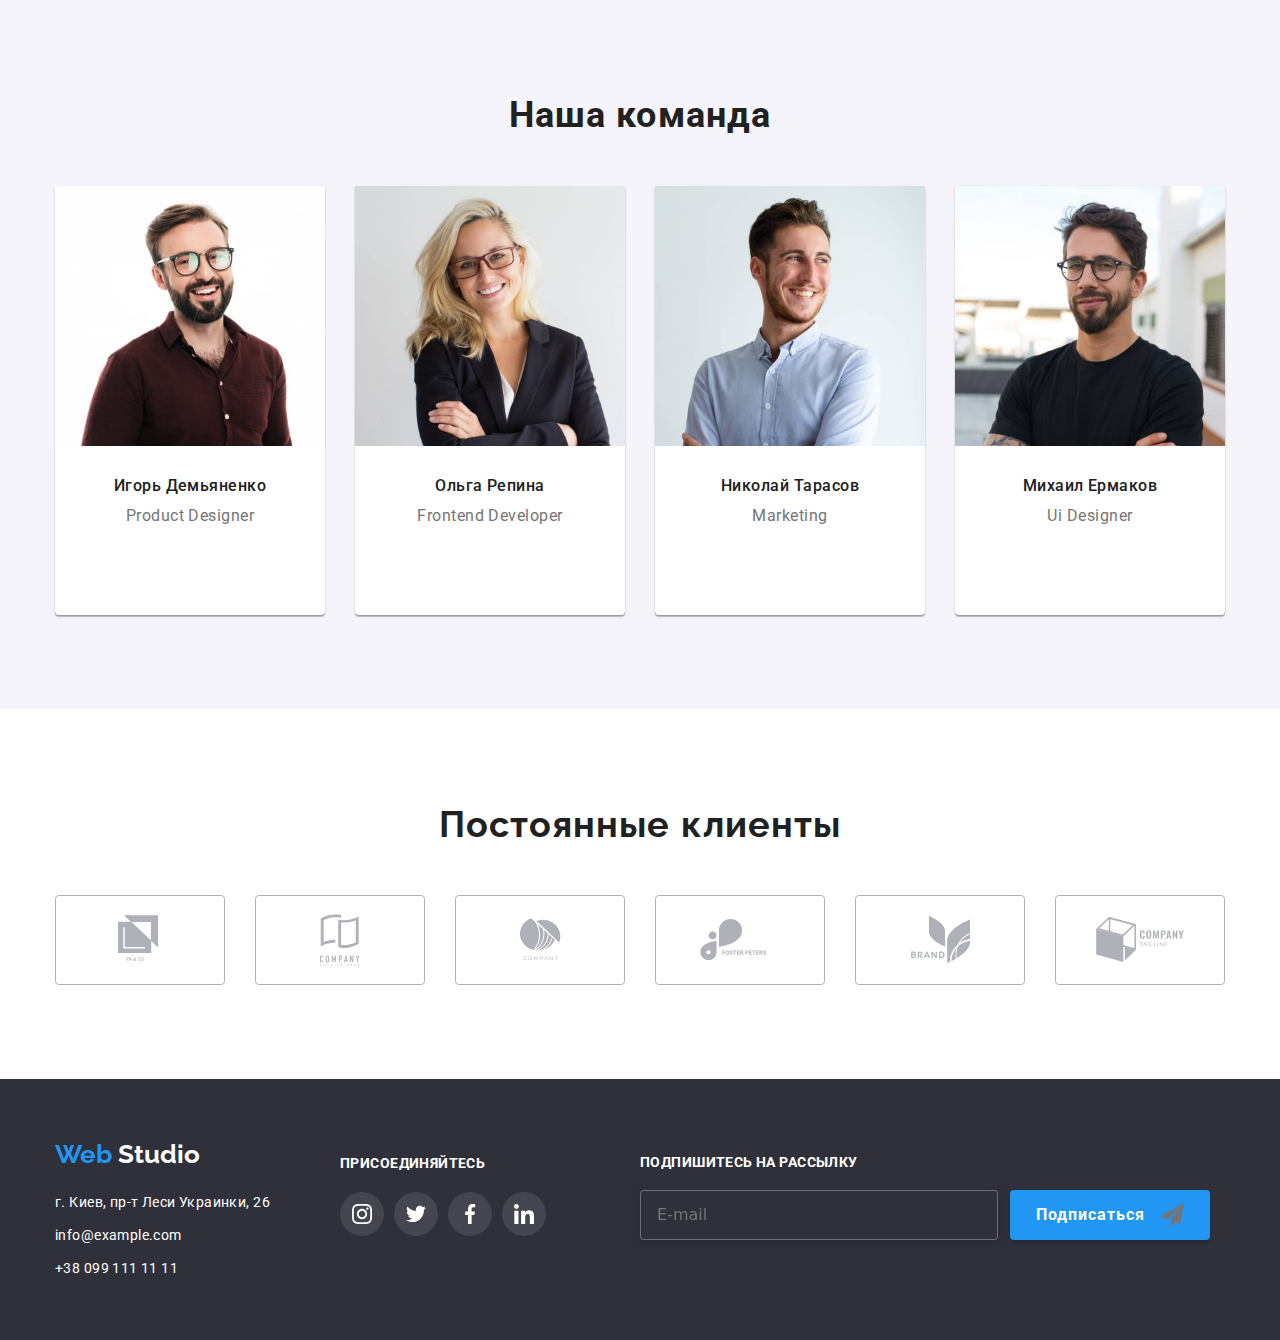
==== commit 481ca438: "Модальное окно" ====
--- a/index.html
+++ b/index.html
@@ -326,7 +326,12 @@
 			</section>
 			<div class="backdrop is-hidden" data-modal>
 				<div class="modal">
-					<button data-modal-close>Закрыть</button>
+					<a href="" data-modal-close class="modal-close-button">
+						<svg class="modal-close-icon" width="18" height="18">
+							<use href="./images/symbol-defs.svg#icon-close-modal"></use>
+						</svg>
+					</a>
+
 					<h2 class="modal-header">Оставьте свои данные, мы вам перезвоним</h2>
 					<form class="modal-form">
 						<div class="modal-form-field">
@@ -358,14 +363,17 @@
 							<textarea name="comment" id="comment" rows="10" placeholder="Введите текст"></textarea>
 						</div>
 
-						<input
-							type="checkbox"
-							name="licensing-agreement"
-							value="licensing-agreement"
-							id="licensing-agreement"
-							class="licensing-agreement-class"
-						/>
-						<label for="licensing-agreement">Соглашаюсь с рассылкой и принимаю Условия договора</label>
+						<label class="checkbox-label">
+							<input
+								class="checkbox"
+								type="checkbox"
+								name="licensing-agreement"
+								value="licensing-agreement"
+								id="licensing-agreement"
+							/>
+							<span class="checkbox-icon"></span>
+							Соглашаюсь с рассылкой и принимаю Условия договора
+						</label>
 
 						<button type="submit" class="modal-button">Отправить</button>
 					</form>
--- a/css/styles.css
+++ b/css/styles.css
@@ -605,6 +605,28 @@
 
 	background-color: #fff;
 }
+.modal-close-button {
+	position: absolute;
+	display: inline-flex;
+	justify-content: center;
+	align-items: center;
+	right: 0%;
+	width: 30px;
+	height: 30px;
+
+	margin-top: 8px;
+	margin-right: 8px;
+	border-radius: 50%;
+	border: 1px solid rgba(0, 0, 0, 0.1);
+}
+.modal-close-icon {
+	fill: #000000;
+
+	transition: fill 250ms cubic-bezier(0.4, 0, 0.2, 1);
+}
+.modal-close-button:hover .modal-close-icon {
+	fill: #18a0fb;
+}
 .modal-form {
 	padding-top: 12px;
 	padding-left: 40px;
@@ -614,6 +636,7 @@
 .modal-header {
 	width: 448px;
 	height: 23px;
+	margin-top: 40px;
 	margin-right: auto;
 	margin-left: auto;
 
@@ -636,7 +659,6 @@
 
 .modal-form-field input,
 textarea {
-	padding-left: 42px;
 	display: flex;
 	margin: 0;
 	min-width: 448px;
@@ -647,6 +669,21 @@
 
 	border-radius: 4px;
 }
+.modal-form-field textarea {
+	padding-top: 12px;
+	padding-bottom: 12px;
+	padding-left: 16px;
+	padding-right: 16px;
+
+	font-family: Roboto;
+	font-style: normal;
+	font-weight: normal;
+	font-size: 12px;
+	line-height: 14px;
+	letter-spacing: 0.01em;
+
+	color: rgba(117, 117, 117, 0.5);
+}
 .modal-form-field:hover input {
 	border: 1px solid #2196f3;
 	box-sizing: border-box;
@@ -687,9 +724,43 @@
 	position: relative;
 	left: 0;
 }
-.licensing-agreement-class {
+.checkbox {
+	-webkit-appearance: none;
+	-moz-appearance: none;
+	appearance: none;
+	position: absolute;
+}
+.checkbox-label {
+	display: flex;
+	align-items: center;
 	margin-top: 20px;
-	margin-bottom: 30px;
+
+	font-family: Roboto;
+	font-style: normal;
+	font-weight: normal;
+	font-size: 14px;
+	line-height: 24px;
+
+	letter-spacing: 0.03em;
+
+	color: #757575;
+}
+
+.checkbox-icon {
+	display: inline-block;
+	margin-right: 7px;
+	width: 16px;
+	height: 15px;
+
+	border: 2px solid #2a2a2a;
+	border-radius: 4px;
+}
+.checkbox:checked + .checkbox-icon {
+	border: none;
+	background-color: var(--accent-color);
+	background-image: url("../images/icons/icon-check.svg");
+	background-size: contain;
+	background-origin: border-box;
 }
 .modal-form .modal-icon {
 	position: absolute;
@@ -698,11 +769,13 @@
 	top: 50%;
 	left: 0;
 }
+
 .modal-button {
 	display: flex;
 	flex-wrap: wrap;
 	justify-content: center;
 	align-content: center;
+	margin-top: 30px;
 	margin-left: auto;
 	margin-right: auto;
 	width: 200px;
@@ -729,6 +802,7 @@
 	outline: 1px solid #2196f3;
 	color: #212121;
 }
+
 .container-footer {
 	background: #2f303a;
 }
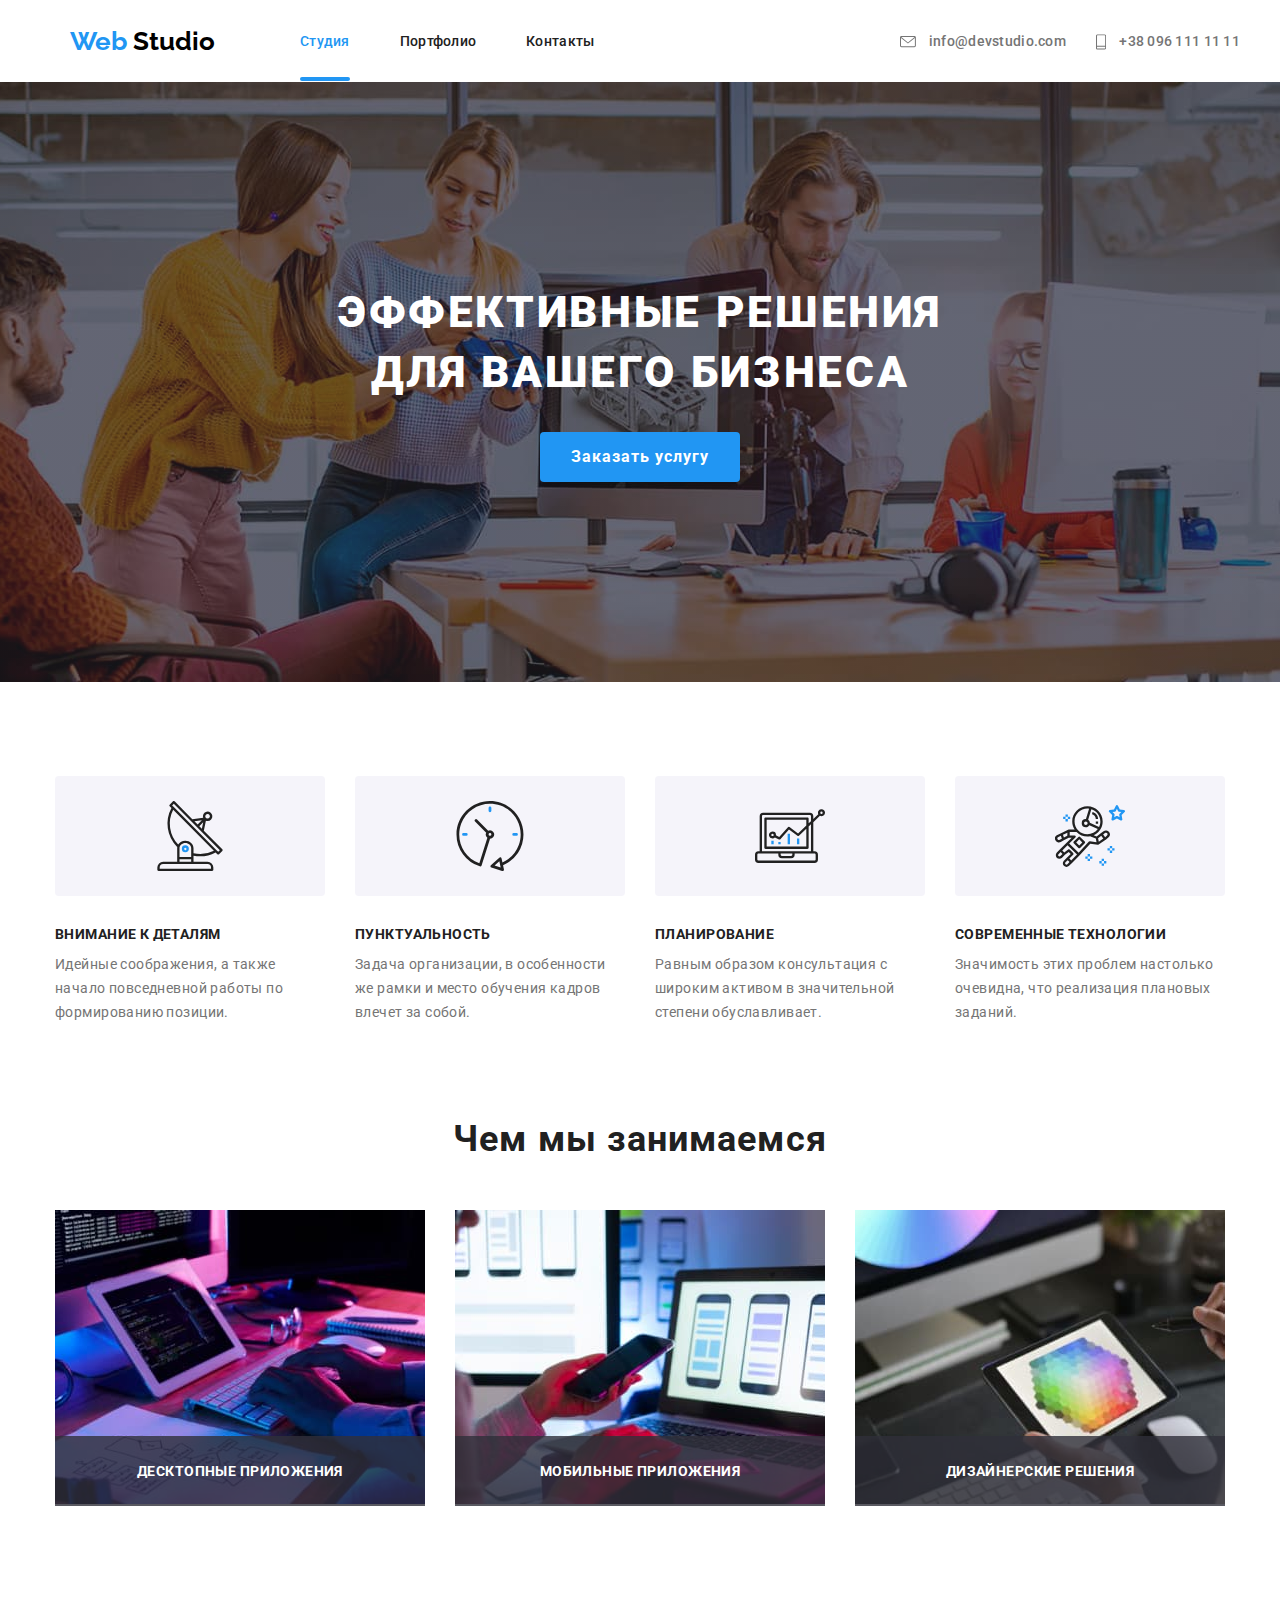
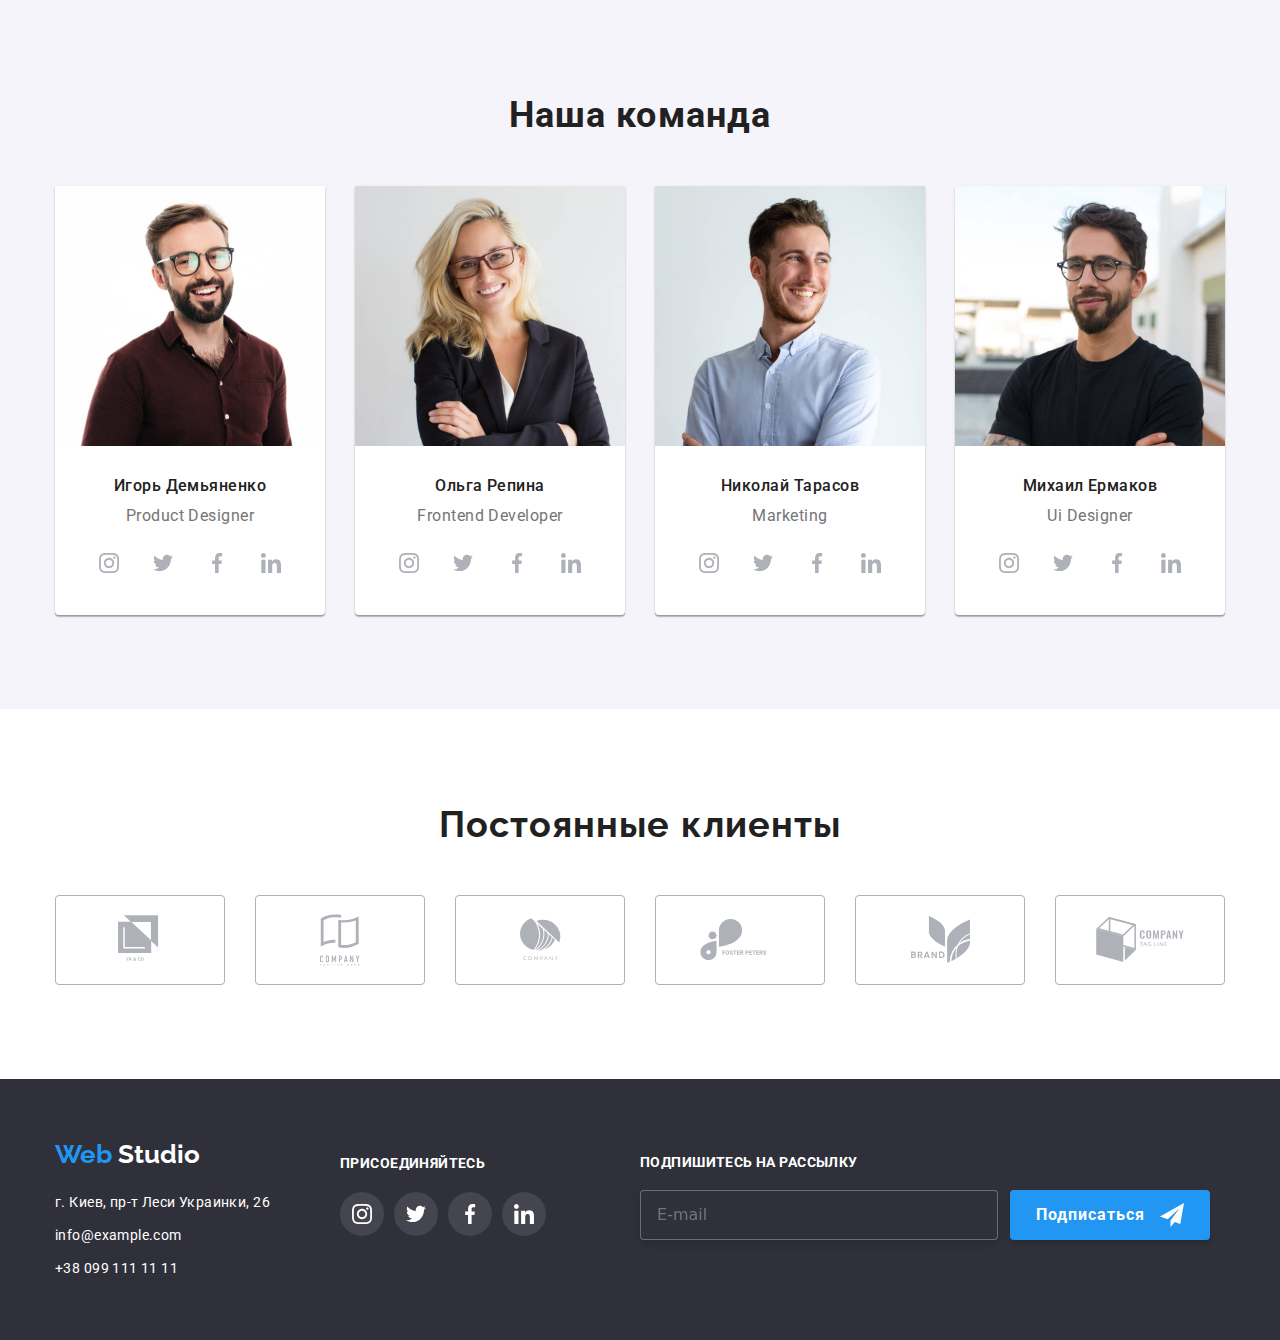
==== commit c793c9df: "Правки ошибок" ====
--- a/index.html
+++ b/index.html
@@ -372,7 +372,8 @@
 								id="licensing-agreement"
 							/>
 							<span class="checkbox-icon"></span>
-							Соглашаюсь с рассылкой и принимаю Условия договора
+							Соглашаюсь с рассылкой и принимаю
+							<a href="#" class="checkbox-link">Условия договора</a>
 						</label>
 
 						<button type="submit" class="modal-button">Отправить</button>
@@ -444,7 +445,7 @@
 						<button type="submit" class="footer-button">
 							Подписаться
 							<svg class="footer-button-icon" width="24" height="24">
-								<use href="./images/symbol-defs.svg#icon-icon-send"></use>
+								<use href="./images/symbol-defs.svg#icon-send"></use>
 							</svg>
 						</button>
 					</form>
--- a/css/styles.css
+++ b/css/styles.css
@@ -24,6 +24,9 @@
 }
 input:focus {
 	outline: 1px solid #2196f3;
+}
+textarea {
+	resize: none;
 }
 textarea:focus {
 	outline: 1px solid #2196f3;
@@ -661,6 +664,7 @@
 textarea {
 	display: flex;
 	margin: 0;
+	padding-left: 42px;
 	min-width: 448px;
 	min-height: 40px;
 	box-sizing: border-box;
@@ -689,6 +693,7 @@
 	box-sizing: border-box;
 	border-radius: 4px;
 }
+
 .modal-form-field:hover textarea {
 	border: 1px solid #2196f3;
 	box-sizing: border-box;
@@ -761,6 +766,19 @@
 	background-image: url("../images/icons/icon-check.svg");
 	background-size: contain;
 	background-origin: border-box;
+}
+.checkbox-link {
+	margin-left: 5px;
+	font-family: Roboto;
+	font-style: normal;
+	font-weight: normal;
+	font-size: 14px;
+	line-height: 24px;
+
+	letter-spacing: 0.03em;
+	text-decoration-line: underline;
+
+	color: #2196f3;
 }
 .modal-form .modal-icon {
 	position: absolute;
